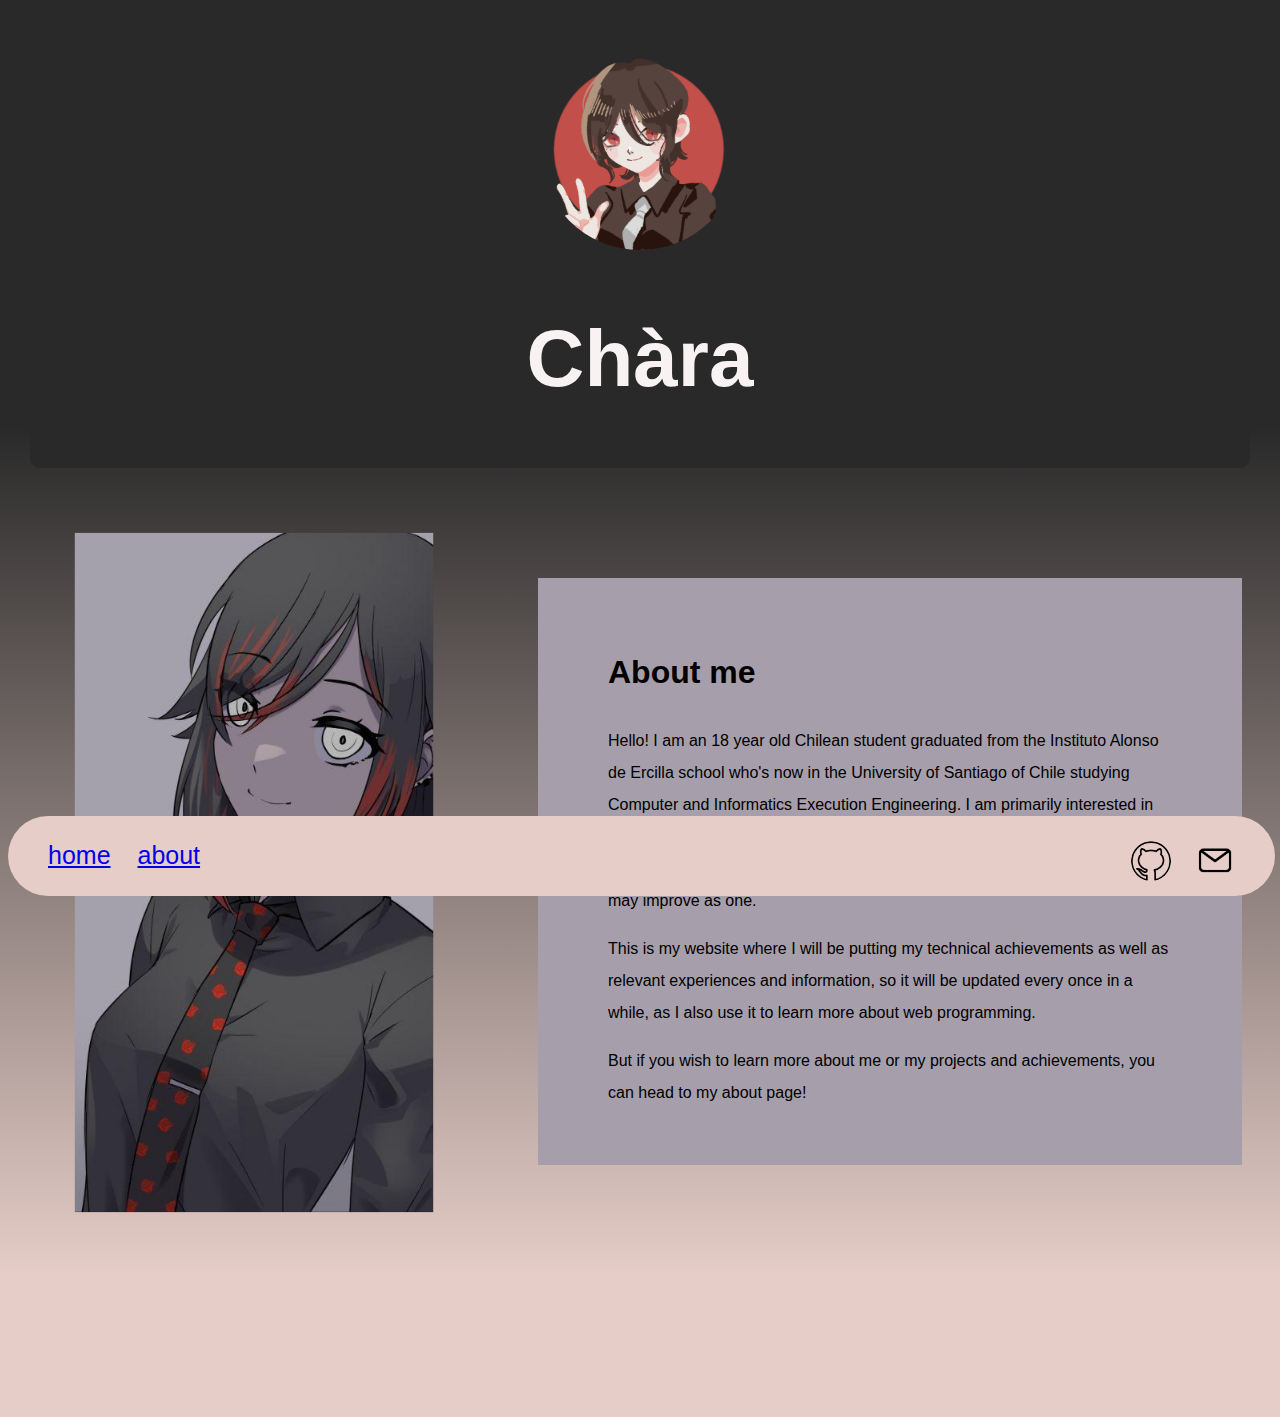
==== index.html @ b2ea27b5 "Initial Commit" ====
<!DOCTYPE html>
<html lang="en">
    <head>
        <meta charset="utf-8">
        <title>chara.cloud</title>
        <link rel="stylesheet" href="css/styles.css">
        <link rel="shortcut icon" type="image/x-icon" href="images/main.ico">
    </head>

    <body class="body-home">
        <div class="header-home">
            <img class="profile-small" src="images/chara picrew.png">
            <h1>Chàra</h1>
        </div>


        <a href="https://twitter.com/ar_jart/status/1590717455684337665"><div class="column-1 profile-large">
        </div></a>
        
        <div class="column-2">
            <h1>About me</h1>
            <p>Hello! I am an 18 year old Chilean student graduated from the Instituto Alonso de Ercilla school
                who's now in the University of Santiago of Chile studying Computer and Informatics Execution Engineering.
                I am primarily interested in the data center space, with me having computers that I use as servers
                in my home, but I also like programming and have set multiple goals for myself so I may improve 
                as one.
            </p>
            <p>
                This is my website where I will be putting my technical achievements as well as relevant experiences
                and information, so it will be updated every once in a while, as I also use it to learn more about
                web programming.</p>
            <p>But if you wish to learn more about me or my projects and achievements, you can head to my about page!
            </p>
        </div>

        
        <div class="footer">
            <p class="footer-text">
                <a class="menu" href="https://chara.cloud">home</a>
                <a class="menu" href="https://chara.cloud/about">about</a>
            </p>
            <div class="footer-icons">
                <a href="https://github.com/charagender"><img src="images/github.png" class="icons-style"></a>
                <a href="mailto:charagender@proton.me"><img src="images/email.png" class="icons-style"></a>
            </div>
        </div>
    </body>
</html>
---- css/styles.css ----
.body-home {
    margin: 0;
    font-family: Arial, Helvetica, sans-serif;
    background-image: linear-gradient(to bottom, #292929 30%, #e6cdc7 90%);
}

.body-about {
    margin: 0;
    background-color: #292929   ;
    font-family: Arial, Helvetica, sans-serif;
}

a.dark {
    color: #112d4e;
}

a.light {
    color: #4589D6;
}
 
a.menu:hover {
    background-color: #DB162F;
}

ol {
    color: #6DADD0;
    list-style-type: none;
    counter-reset: item;
}

li.ordered:before {
    content: counters(item, ".") " ";
    counter-increment: item;
}

.header-home {
    margin: 30px;
    margin-top: 0;
    border-radius: 10px;
    background: #292929;
    text-align: center;
    font-size: 40px;
    padding-bottom: 10px;
    color: #f8f3f2;
}

.header-about {
    margin: 0;
    background: #292929;
    text-align: left;
    font-size: 40px;
    padding-top: 20px;
    padding-left: 400px;
    padding-bottom: 30px;
    color: #f8f3f2;
}

.index-about {
    float: left;
    position: fixed;
    top: 96px;
    left: 0;
    bottom: 0;
    width: 400px;
    padding-right: 50px;
    padding-left: 20px;
    background-color: #292929;
    overflow-y: scroll;
}

.profile-small {
    border-radius: 50%;
    height: 200px;
    width: 200px;
    margin-top: 50px;
}

.profile-large {
    background: url(../images/ruby\ 0.jpg);
    background-size: cover; 
    background-position: center;
    scale: 80%;
}

.image-small-right {
    position: relative;
    float: right;
    height: 100%;
    width: 100%;
}

.section-heading {
    text-align: left;
    color: #9EE493;
    margin-left: 30px;
    margin-bottom: 0px;
    font-size: 35px;
}

.section-description {
    margin-left: 25px;
}

.section-break {
    margin: 50px;
}

* {
    box-sizing: border-box;
}  

.column-1 {
    float: left;
    position: relative;
    bottom: 50px;
    width: 35%;
    padding: 40px;
    height: 849px;
    margin-left:30px;
    margin-right:30px;
    margin-bottom: 70px;
    background-color: #292929;
    line-height:2;

}
.column-2 {
    float: left;
    position: relative;
    top: 50px;
    width: 55%;
    padding: 40px;
    padding-left:70px;
    padding-right: 70px;
    height: auto;
    margin:30px;
    background-color: #A69FAB;
    line-height:2;
}

.column-3 {
    float: left;
    position: fixed;
    top: 90px;
    left: 390px;
    overflow-y: scroll;
    height: calc(100vh - 90px)
}

.column-4 {
    background-color: #584540;
    border-radius: 20px 20px 0 0;
    padding: 20px;
    padding-left: 30px;
    height: 100%;
    width: 80%;
    color: #DDF8DF;
    overflow-y: scroll;
    height: calc(100vh - 90px)
}

.column-5 {
    float: left;
    width: 45%;
    padding: 10px;
    margin: 20px;
    height: 182px;
}

.table-style {
    width:100%;
    border-spacing: 24px;
    padding-right: 50px;
}

.index-title {
    color: #86BBD8;
}

.index-text {
    color: #6DADD0;
}

.footer {
    position: fixed;
    bottom: 4px;
    left: 8px;
    width: 99%;
    height: 80px;
    background-color: #e6cdc7;
    border-radius: 40px;
}

.footer-text {
    font-size: 25px;
    padding-left: 40px;
    float: left;
    word-spacing: 20px;
}

.footer-icons {
    padding-right: 40px;
    margin-top: 20px;
    float: right;
}

.icons-style {
    height: 40px;
    margin-left: 20px;
    margin-top: 5px;
    border: 0px solid #DB162F;
    border-radius: 50%;
}

.icons-style:hover {
    background-color:#DB162F;
} 

.project-text {
    text-align: center;
    color: #41332F;
    font-size: 40px;
}

.project-placeholder {
    color: #584540;
}

.project-text-placeholder {
    text-align: center;
    color: #584540;
    font-size: 40px;
}

.project-1 {
    background-color: #EDF67D;
}

.project-1:hover {
    background-color: #0AFFED;
}
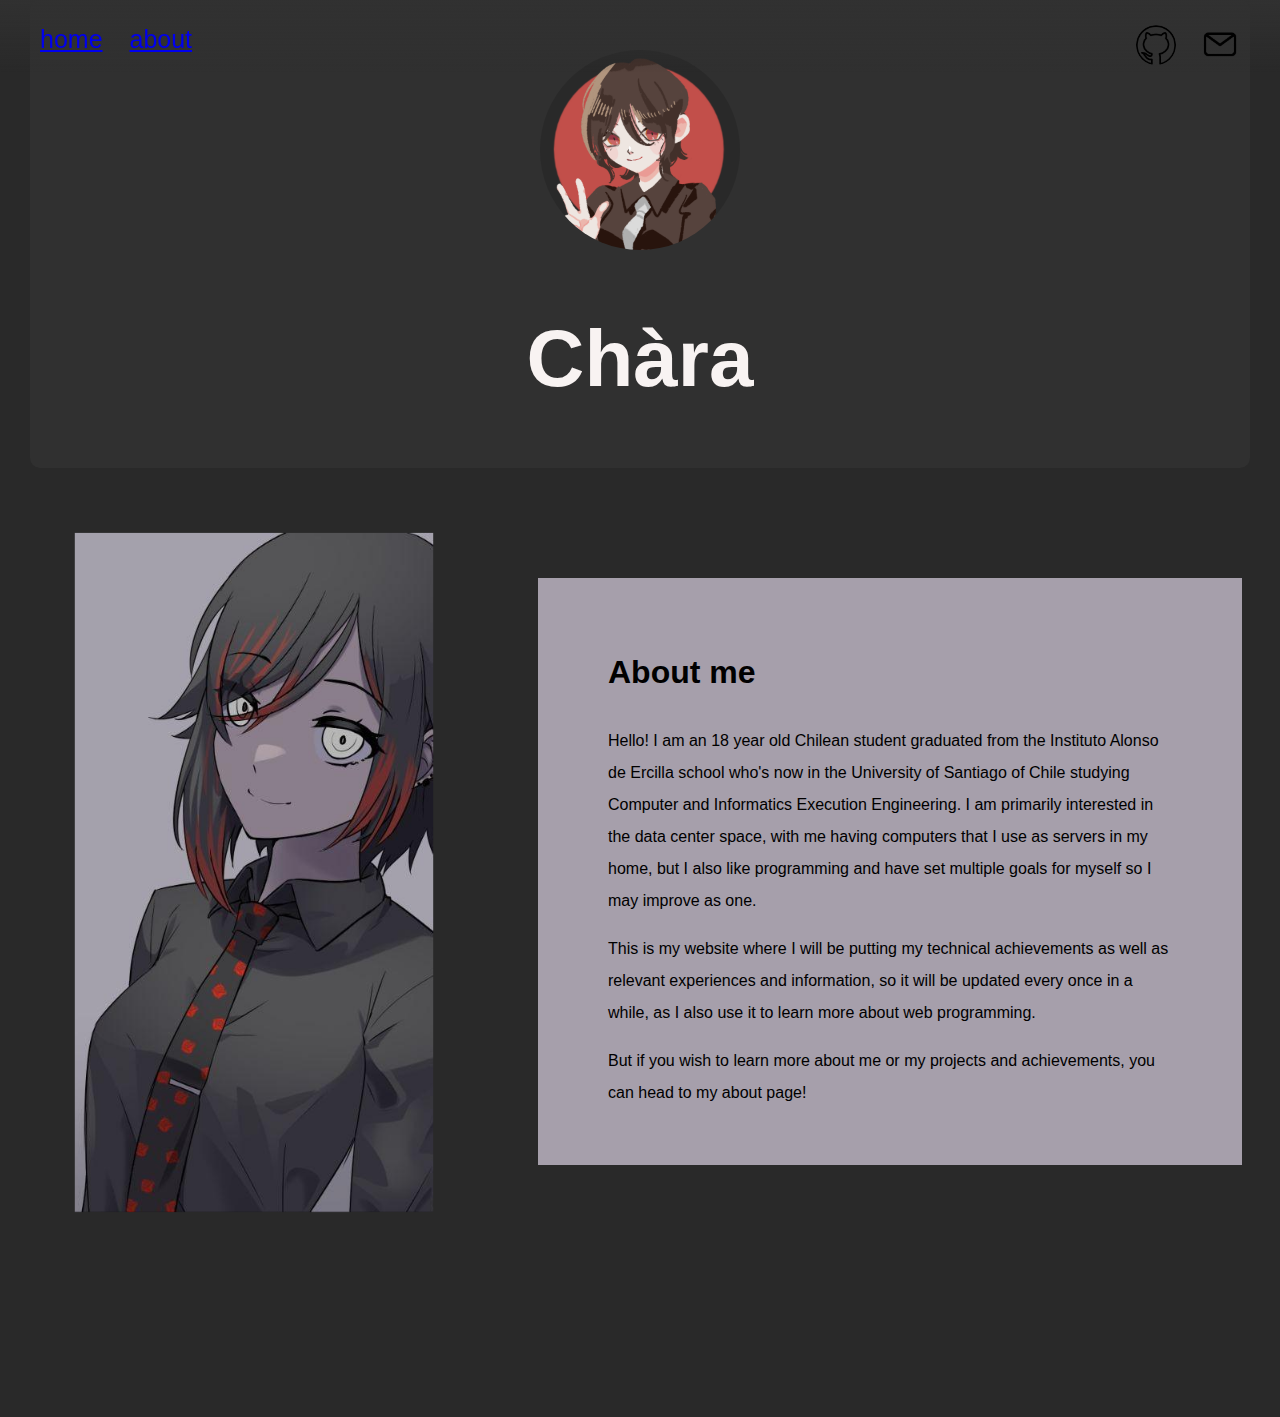
==== commit f3a7f453: "Turned  footer into a header and remove home body gradient colour" ====
--- a/index.html
+++ b/index.html
@@ -45,4 +45,4 @@
             </div>
         </div>
     </body>
-</html>+</html>
--- a/css/styles.css
+++ b/css/styles.css
@@ -1,7 +1,7 @@
 .body-home {
     margin: 0;
     font-family: Arial, Helvetica, sans-serif;
-    background-image: linear-gradient(to bottom, #292929 30%, #e6cdc7 90%);
+    background-color: #292929;
 }
 
 .body-about {
@@ -37,7 +37,7 @@
     margin: 30px;
     margin-top: 0;
     border-radius: 10px;
-    background: #292929;
+    background: #303030;
     text-align: center;
     font-size: 40px;
     padding-bottom: 10px;
@@ -182,12 +182,10 @@
 
 .footer {
     position: fixed;
-    bottom: 4px;
-    left: 8px;
-    width: 99%;
-    height: 80px;
-    background-color: #e6cdc7;
-    border-radius: 40px;
+    top: 0px;
+    width: 100%;
+    height: 120px;
+    background-image: linear-gradient(to bottom, #313131FF, #31313100 60%);
 }
 
 .footer-text {
@@ -237,4 +235,4 @@
 
 .project-1:hover {
     background-color: #0AFFED;
-}+}
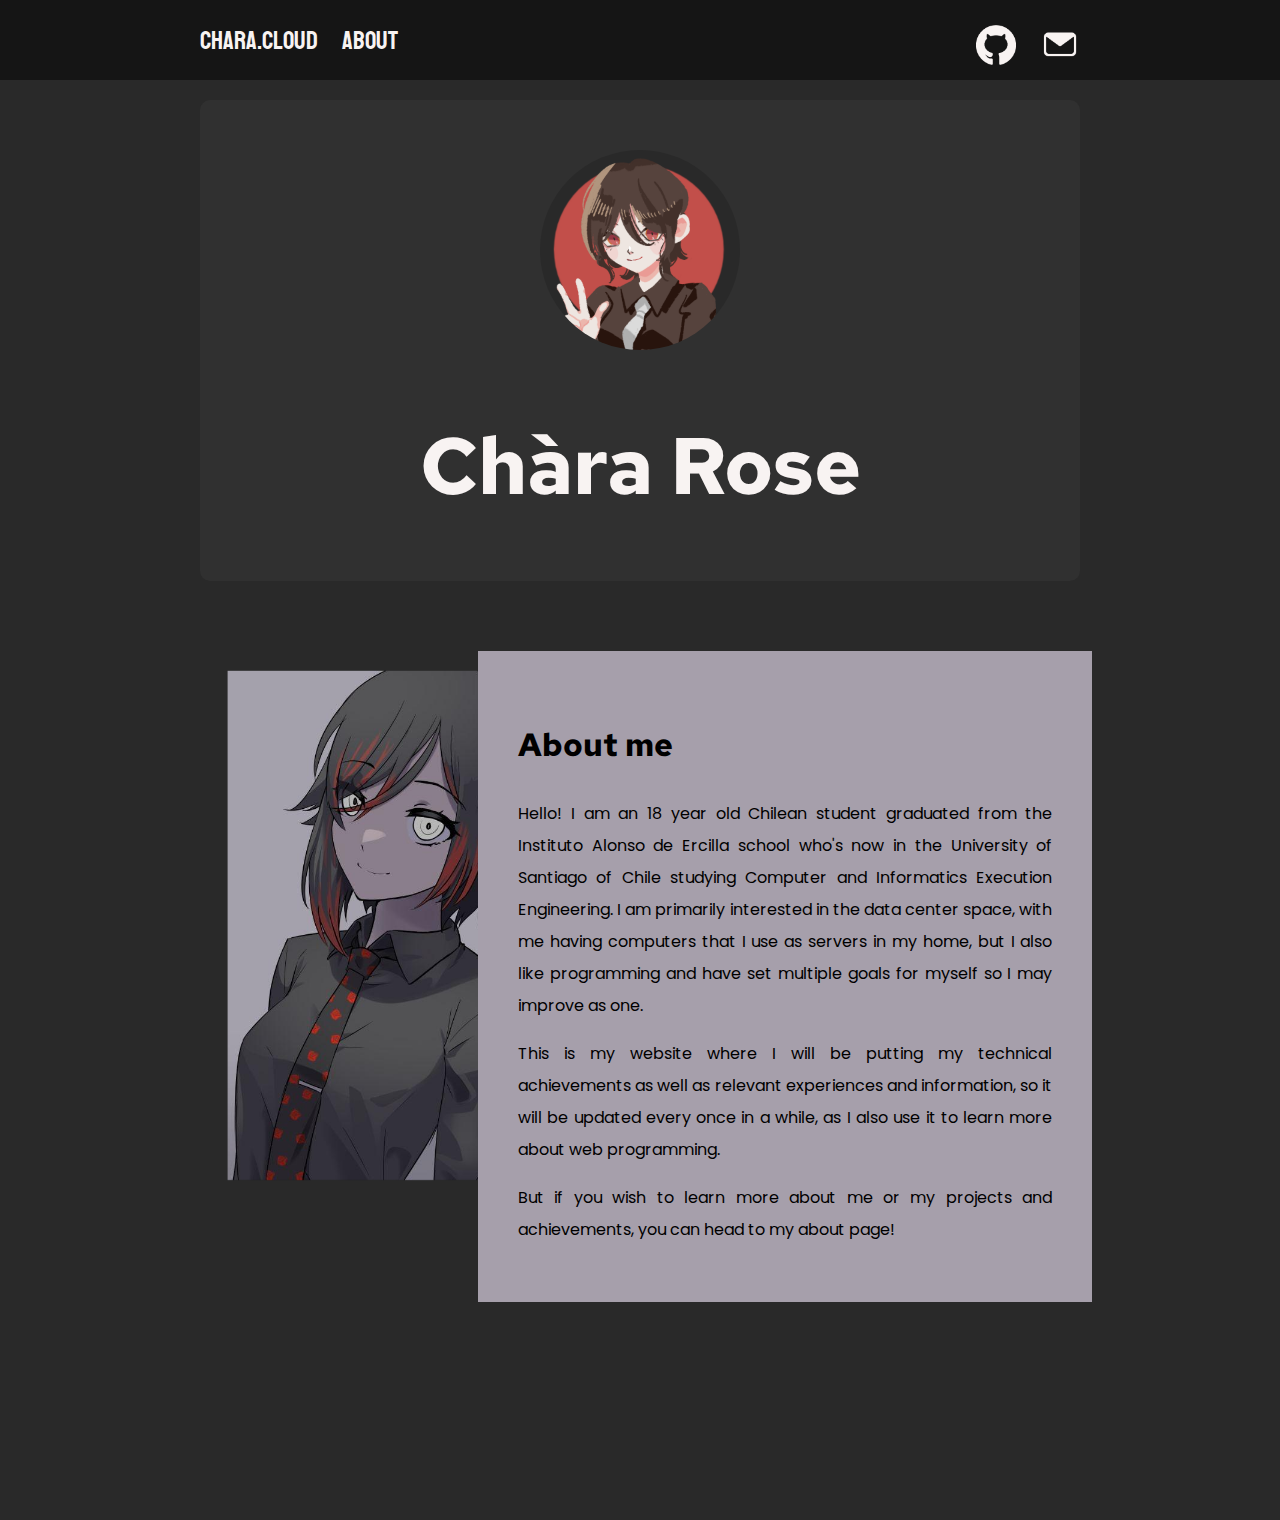
==== commit 575a715f: "Updated styles" ====
--- a/index.html
+++ b/index.html
@@ -8,9 +8,20 @@
     </head>
 
     <body class="body-home">
+        <div class="footer">
+            <p class="footer-text">
+                <a class="hover-underline-animation" href="https://chara.cloud">CHARA.CLOUD</a>
+                <a class="hover-underline-animation" href="https://chara.cloud/about">ABOUT</a>
+            </p>
+            <div class="footer-icons">
+                <a href="https://github.com/charagender"><img src="images/github.png" class="icons-style"></a>
+                <a href="mailto:charagender@proton.me"><img src="images/email.png" class="icons-style"></a>
+            </div>
+        </div>
+
         <div class="header-home">
             <img class="profile-small" src="images/chara picrew.png">
-            <h1>Chàra</h1>
+            <h1>Chàra Rose</h1>
         </div>
 
 
@@ -18,8 +29,9 @@
         </div></a>
         
         <div class="column-2">
-            <h1>About me</h1>
-            <p>Hello! I am an 18 year old Chilean student graduated from the Instituto Alonso de Ercilla school
+            <h1 class="subsection">About me</h1>
+            <p>
+                Hello! I am an 18 year old Chilean student graduated from the Instituto Alonso de Ercilla school
                 who's now in the University of Santiago of Chile studying Computer and Informatics Execution Engineering.
                 I am primarily interested in the data center space, with me having computers that I use as servers
                 in my home, but I also like programming and have set multiple goals for myself so I may improve 
@@ -28,21 +40,14 @@
             <p>
                 This is my website where I will be putting my technical achievements as well as relevant experiences
                 and information, so it will be updated every once in a while, as I also use it to learn more about
-                web programming.</p>
-            <p>But if you wish to learn more about me or my projects and achievements, you can head to my about page!
+                web programming.
+            </p>
+            <p>
+                But if you wish to learn more about me or my projects and achievements, you can head to my about page!
             </p>
         </div>
 
         
-        <div class="footer">
-            <p class="footer-text">
-                <a class="menu" href="https://chara.cloud">home</a>
-                <a class="menu" href="https://chara.cloud/about">about</a>
-            </p>
-            <div class="footer-icons">
-                <a href="https://github.com/charagender"><img src="images/github.png" class="icons-style"></a>
-                <a href="mailto:charagender@proton.me"><img src="images/email.png" class="icons-style"></a>
-            </div>
-        </div>
+        
     </body>
 </html>
--- a/css/styles.css
+++ b/css/styles.css
@@ -1,3 +1,7 @@
+@import url('https://fonts.googleapis.com/css2?family=Staatliches&display=swap');
+@import url('https://fonts.googleapis.com/css2?family=Poppins&display=swap');
+@import url('https://fonts.googleapis.com/css2?family=Red+Hat+Mono:wght@500&family=Red+Hat+Text:wght@600&display=swap');
+
 .body-home {
     margin: 0;
     font-family: Arial, Helvetica, sans-serif;
@@ -10,16 +14,40 @@
     font-family: Arial, Helvetica, sans-serif;
 }
 
-a.dark {
-    color: #112d4e;
-}
-
-a.light {
-    color: #4589D6;
-}
- 
-a.menu:hover {
-    background-color: #DB162F;
+a {
+    text-decoration: none;
+}
+
+a.about {
+    color: #736dea;
+}
+
+a.about:visited {
+    color: #6d88ea;
+}
+
+.hover-underline-animation {
+  display: inline-block;
+  position: relative;
+  color: #F8F3F2;
+}
+
+.hover-underline-animation::after {
+  content: '';
+  position: absolute;
+  width: 100%;
+  transform: scaleX(0);
+  height: 2px;
+  bottom: 0;
+  left: 0;
+  background-color: #F8F3F2;
+  transform-origin: bottom right;
+  transition: transform 0.25s ease-out;
+}
+
+.hover-underline-animation:hover::after {
+  transform: scaleX(1);
+  transform-origin: bottom left;
 }
 
 ol {
@@ -34,8 +62,10 @@
 }
 
 .header-home {
-    margin: 30px;
-    margin-top: 0;
+    margin-top: 20px;
+    margin-bottom: 20px;
+    margin-left: 200px;
+    margin-right: 200px;
     border-radius: 10px;
     background: #303030;
     text-align: center;
@@ -45,14 +75,29 @@
 }
 
 .header-about {
+    font-family: 'Staatliches';
     margin: 0;
     background: #292929;
     text-align: left;
     font-size: 40px;
-    padding-top: 20px;
+    padding-top: 100px;
     padding-left: 400px;
     padding-bottom: 30px;
     color: #f8f3f2;
+}
+
+h1 {
+    font-family: 'Red Hat Text';
+}
+
+h2 {
+    font-family: 'Red Hat Text';
+}
+
+p {
+    font-family: 'Poppins';
+    text-align: justify;
+    font-size: 16px;
 }
 
 .index-about {
@@ -79,7 +124,7 @@
     background: url(../images/ruby\ 0.jpg);
     background-size: cover; 
     background-position: center;
-    scale: 80%;
+    scale: 60%;
 }
 
 .image-small-right {
@@ -112,7 +157,9 @@
 .column-1 {
     float: left;
     position: relative;
-    bottom: 50px;
+    bottom: 150px;
+    top: -100px;
+    left: 108px;
     width: 35%;
     padding: 40px;
     height: 849px;
@@ -127,12 +174,11 @@
     float: left;
     position: relative;
     top: 50px;
-    width: 55%;
+    width: 48%;
+    right: 30px;
     padding: 40px;
-    padding-left:70px;
-    padding-right: 70px;
+    margin-right: 80px;
     height: auto;
-    margin:30px;
     background-color: #A69FAB;
     line-height:2;
 }
@@ -143,6 +189,7 @@
     top: 90px;
     left: 390px;
     overflow-y: scroll;
+    margin-right: 90px;
     height: calc(100vh - 90px)
 }
 
@@ -152,7 +199,7 @@
     padding: 20px;
     padding-left: 30px;
     height: 100%;
-    width: 80%;
+    width: 90%;
     color: #DDF8DF;
     overflow-y: scroll;
     height: calc(100vh - 90px)
@@ -181,22 +228,23 @@
 }
 
 .footer {
-    position: fixed;
+    position: static;
     top: 0px;
     width: 100%;
-    height: 120px;
-    background-image: linear-gradient(to bottom, #313131FF, #31313100 60%);
+    height: 80px;
+    background-color: #151515;
 }
 
 .footer-text {
+    font-family: 'Staatliches';
     font-size: 25px;
-    padding-left: 40px;
+    padding-left: 200px;
     float: left;
     word-spacing: 20px;
 }
 
 .footer-icons {
-    padding-right: 40px;
+    padding-right: 200px;
     margin-top: 20px;
     float: right;
 }
@@ -205,13 +253,15 @@
     height: 40px;
     margin-left: 20px;
     margin-top: 5px;
-    border: 0px solid #DB162F;
-    border-radius: 50%;
+}
+
+.icons-style {
+    transition: all 0.3s ease-in-out;
 }
 
 .icons-style:hover {
-    background-color:#DB162F;
-} 
+    transform: scale(1.1);
+}
 
 .project-text {
     text-align: center;
